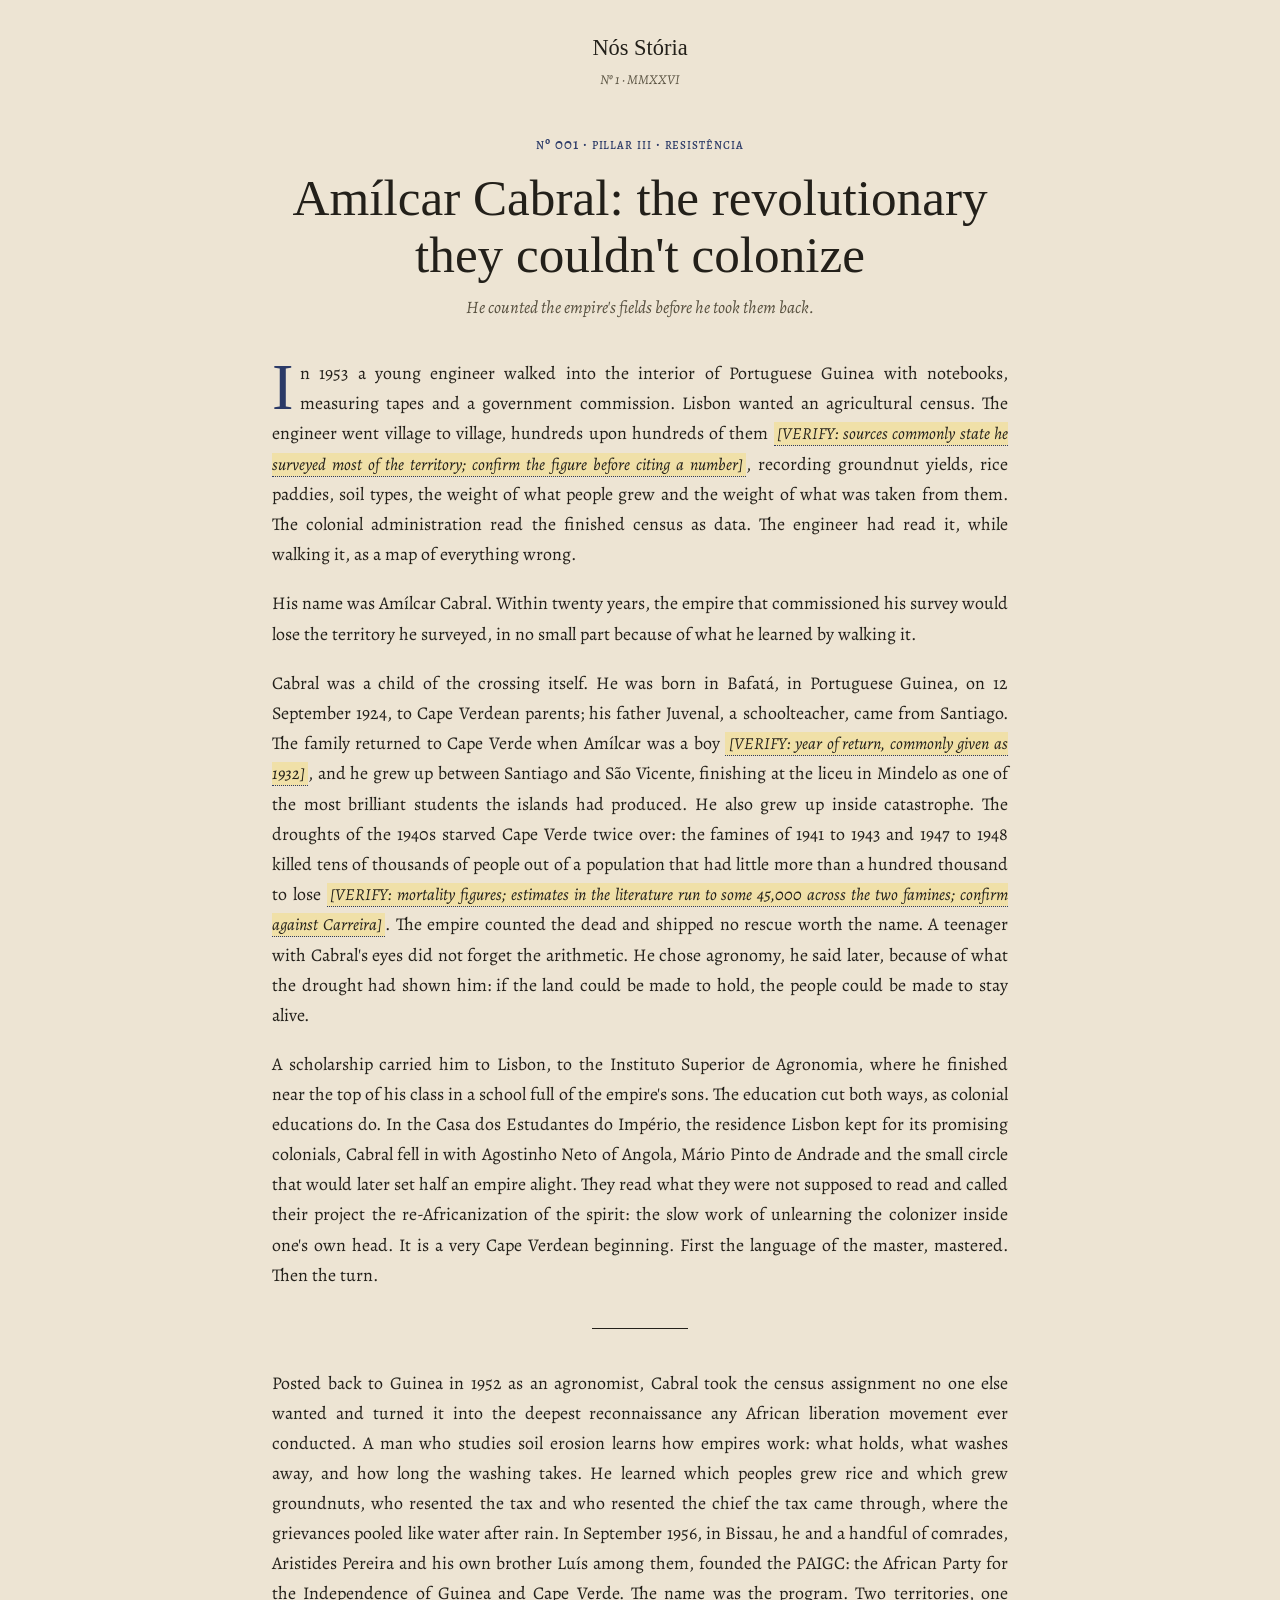
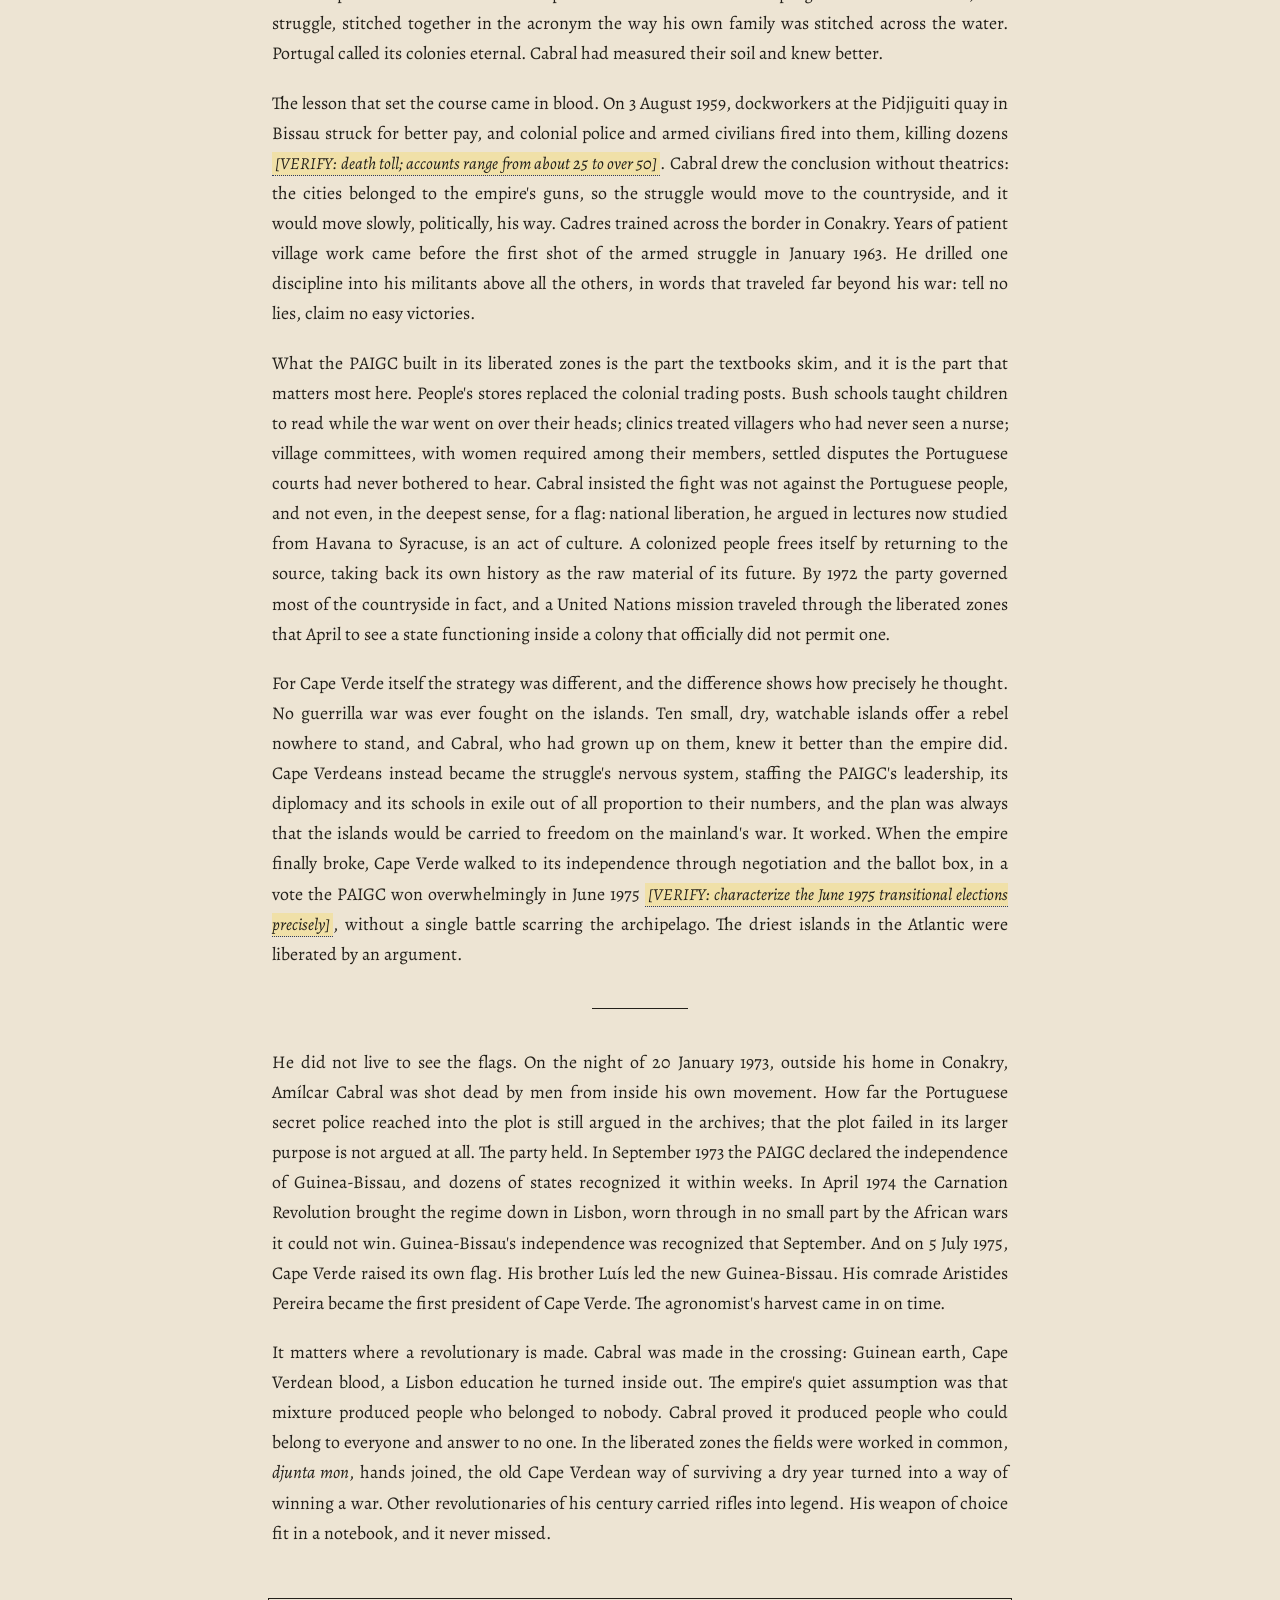
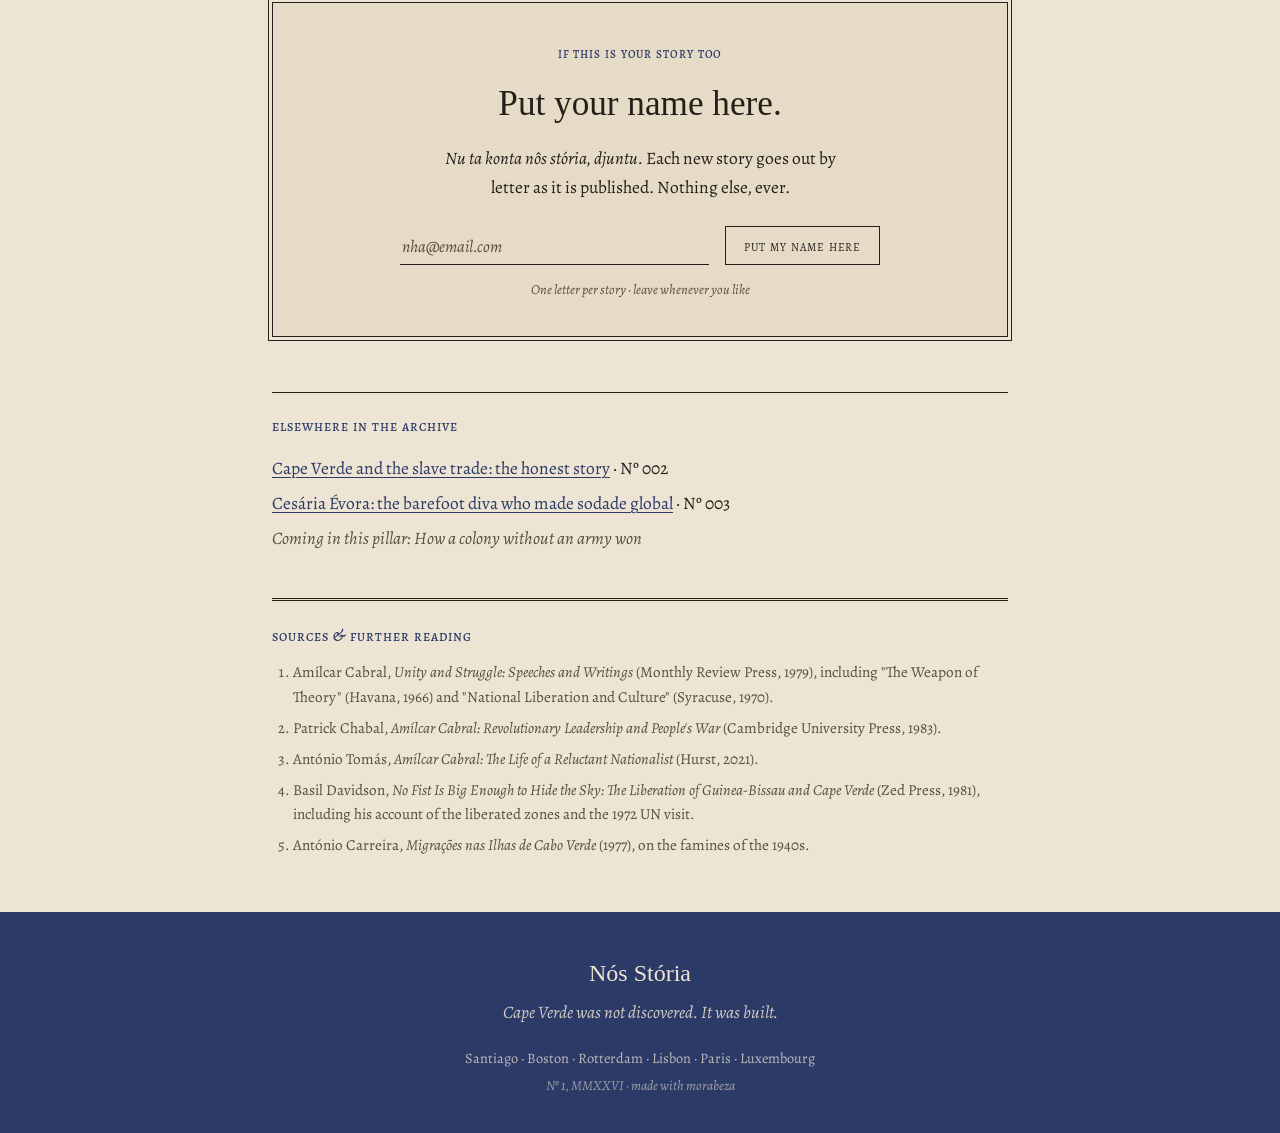
==== articles/amilcar-cabral.html @ 1b2297ae "Initial commit: Nós Stória static site The history and culture of Cape Verde — masthead, editor's le" ====
<!DOCTYPE html>
<html lang="en">
<head>
<meta charset="UTF-8">
<meta name="viewport" content="width=device-width, initial-scale=1.0">
<title>Amílcar Cabral: the revolutionary they couldn't colonize · Nós Stória</title>
<meta name="description" content="Amílcar Cabral biography: the Cape Verdean and Guinean agronomist who founded the PAIGC, out-thought the Portuguese empire, and wrote a theory of liberation the world still studies.">
<link rel="icon" href="data:image/svg+xml,%3Csvg xmlns='http://www.w3.org/2000/svg' viewBox='0 0 32 32'%3E%3Crect width='32' height='32' fill='%23EDE4D3'/%3E%3Crect x='6' y='13' width='20' height='6' fill='%232B3A67'/%3E%3C/svg%3E">
<link rel="preconnect" href="https://fonts.googleapis.com">
<link rel="preconnect" href="https://fonts.gstatic.com" crossorigin>
<link href="https://fonts.googleapis.com/css2?family=IM+Fell+English:ital@0;1&family=Alegreya:ital,wght@0,400;0,500;0,700;1,400;1,500&family=Alegreya+SC:wght@400;500&display=swap" rel="stylesheet">
<link rel="stylesheet" href="../styles.css">
</head>
<body>

<header class="crumb">
  <a href="../index.html">Nós Stória</a>
  <span class="issue">Nº 1 · MMXXVI</span>
</header>

<main class="article">
  <div class="article-head">
    <span class="sc">Nº 001 · Pillar III · Resistência</span>
    <h1>Amílcar Cabral: the revolutionary they couldn't colonize</h1>
    <p class="dek">He counted the empire's fields before he took them back.</p>
  </div>

  <div class="prose">
    <p>In 1953 a young engineer walked into the interior of Portuguese Guinea with notebooks, measuring tapes and a government commission. Lisbon wanted an agricultural census. The engineer went village to village, hundreds upon hundreds of them <mark class="verify">[VERIFY: sources commonly state he surveyed most of the territory; confirm the figure before citing a number]</mark>, recording groundnut yields, rice paddies, soil types, the weight of what people grew and the weight of what was taken from them. The colonial administration read the finished census as data. The engineer had read it, while walking it, as a map of everything wrong.</p>

    <p>His name was Amílcar Cabral. Within twenty years, the empire that commissioned his survey would lose the territory he surveyed, in no small part because of what he learned by walking it.</p>

    <p>Cabral was a child of the crossing itself. He was born in Bafatá, in Portuguese Guinea, on 12 September 1924, to Cape Verdean parents; his father Juvenal, a schoolteacher, came from Santiago. The family returned to Cape Verde when Amílcar was a boy <mark class="verify">[VERIFY: year of return, commonly given as 1932]</mark>, and he grew up between Santiago and São Vicente, finishing at the liceu in Mindelo as one of the most brilliant students the islands had produced. He also grew up inside catastrophe. The droughts of the 1940s starved Cape Verde twice over: the famines of 1941 to 1943 and 1947 to 1948 killed tens of thousands of people out of a population that had little more than a hundred thousand to lose <mark class="verify">[VERIFY: mortality figures; estimates in the literature run to some 45,000 across the two famines; confirm against Carreira]</mark>. The empire counted the dead and shipped no rescue worth the name. A teenager with Cabral's eyes did not forget the arithmetic. He chose agronomy, he said later, because of what the drought had shown him: if the land could be made to hold, the people could be made to stay alive.</p>

    <p>A scholarship carried him to Lisbon, to the Instituto Superior de Agronomia, where he finished near the top of his class in a school full of the empire's sons. The education cut both ways, as colonial educations do. In the Casa dos Estudantes do Império, the residence Lisbon kept for its promising colonials, Cabral fell in with Agostinho Neto of Angola, Mário Pinto de Andrade and the small circle that would later set half an empire alight. They read what they were not supposed to read and called their project the re-Africanization of the spirit: the slow work of unlearning the colonizer inside one's own head. It is a very Cape Verdean beginning. First the language of the master, mastered. Then the turn.</p>

    <hr class="sep">

    <p>Posted back to Guinea in 1952 as an agronomist, Cabral took the census assignment no one else wanted and turned it into the deepest reconnaissance any African liberation movement ever conducted. A man who studies soil erosion learns how empires work: what holds, what washes away, and how long the washing takes. He learned which peoples grew rice and which grew groundnuts, who resented the tax and who resented the chief the tax came through, where the grievances pooled like water after rain. In September 1956, in Bissau, he and a handful of comrades, Aristides Pereira and his own brother Luís among them, founded the PAIGC: the African Party for the Independence of Guinea and Cape Verde. The name was the program. Two territories, one struggle, stitched together in the acronym the way his own family was stitched across the water. Portugal called its colonies eternal. Cabral had measured their soil and knew better.</p>

    <p>The lesson that set the course came in blood. On 3 August 1959, dockworkers at the Pidjiguiti quay in Bissau struck for better pay, and colonial police and armed civilians fired into them, killing dozens <mark class="verify">[VERIFY: death toll; accounts range from about 25 to over 50]</mark>. Cabral drew the conclusion without theatrics: the cities belonged to the empire's guns, so the struggle would move to the countryside, and it would move slowly, politically, his way. Cadres trained across the border in Conakry. Years of patient village work came before the first shot of the armed struggle in January 1963. He drilled one discipline into his militants above all the others, in words that traveled far beyond his war: tell no lies, claim no easy victories.</p>

    <p>What the PAIGC built in its liberated zones is the part the textbooks skim, and it is the part that matters most here. People's stores replaced the colonial trading posts. Bush schools taught children to read while the war went on over their heads; clinics treated villagers who had never seen a nurse; village committees, with women required among their members, settled disputes the Portuguese courts had never bothered to hear. Cabral insisted the fight was not against the Portuguese people, and not even, in the deepest sense, for a flag: national liberation, he argued in lectures now studied from Havana to Syracuse, is an act of culture. A colonized people frees itself by returning to the source, taking back its own history as the raw material of its future. By 1972 the party governed most of the countryside in fact, and a United Nations mission traveled through the liberated zones that April to see a state functioning inside a colony that officially did not permit one.</p>

    <p>For Cape Verde itself the strategy was different, and the difference shows how precisely he thought. No guerrilla war was ever fought on the islands. Ten small, dry, watchable islands offer a rebel nowhere to stand, and Cabral, who had grown up on them, knew it better than the empire did. Cape Verdeans instead became the struggle's nervous system, staffing the PAIGC's leadership, its diplomacy and its schools in exile out of all proportion to their numbers, and the plan was always that the islands would be carried to freedom on the mainland's war. It worked. When the empire finally broke, Cape Verde walked to its independence through negotiation and the ballot box, in a vote the PAIGC won overwhelmingly in June 1975 <mark class="verify">[VERIFY: characterize the June 1975 transitional elections precisely]</mark>, without a single battle scarring the archipelago. The driest islands in the Atlantic were liberated by an argument.</p>

    <hr class="sep">

    <p>He did not live to see the flags. On the night of 20 January 1973, outside his home in Conakry, Amílcar Cabral was shot dead by men from inside his own movement. How far the Portuguese secret police reached into the plot is still argued in the archives; that the plot failed in its larger purpose is not argued at all. The party held. In September 1973 the PAIGC declared the independence of Guinea-Bissau, and dozens of states recognized it within weeks. In April 1974 the Carnation Revolution brought the regime down in Lisbon, worn through in no small part by the African wars it could not win. Guinea-Bissau's independence was recognized that September. And on 5 July 1975, Cape Verde raised its own flag. His brother Luís led the new Guinea-Bissau. His comrade Aristides Pereira became the first president of Cape Verde. The agronomist's harvest came in on time.</p>

    <p>It matters where a revolutionary is made. Cabral was made in the crossing: Guinean earth, Cape Verdean blood, a Lisbon education he turned inside out. The empire's quiet assumption was that mixture produced people who belonged to nobody. Cabral proved it produced people who could belong to everyone and answer to no one. In the liberated zones the fields were worked in common, <span class="kriolu">djunta mon</span>, hands joined, the old Cape Verdean way of surviving a dry year turned into a way of winning a war. Other revolutionaries of his century carried rifles into legend. His weapon of choice fit in a notebook, and it never missed.</p>
  </div>

  <section class="notice">
    <div class="notice-box">
      <span class="sc">if this is your story too</span>
      <h2>Put your name here.</h2>
      <p class="line"><span class="kriolu">Nu ta konta nôs stória, djuntu.</span> Each new story goes out by letter as it is published. Nothing else, ever.</p>
      <form class="join-form" id="join-form" novalidate>
        <input type="email" id="email" name="email" placeholder="nha@email.com" required autocomplete="email" aria-label="Your email address">
        <button type="submit">put my name here</button>
      </form>
      <p class="join-small" id="join-small">One letter per story · leave whenever you like</p>
      <div class="join-done" id="join-done" role="status" aria-live="polite">
        <p class="kriolu">Nu ta konta nôs stória, djuntu.</p>
        <p>You're in. The next story will find you.</p>
      </div>
    </div>
  </section>

  <section class="elsewhere">
    <h2>elsewhere in the archive</h2>
    <ul>
      <li><a href="cape-verde-slave-trade.html">Cape Verde and the slave trade: the honest story</a> · Nº 002</li>
      <li><a href="cesaria-evora.html">Cesária Évora: the barefoot diva who made sodade global</a> · Nº 003</li>
      <li><span class="coming">Coming in this pillar: How a colony without an army won</span></li>
    </ul>
  </section>

  <section class="sources">
    <h2>sources &amp; further reading</h2>
    <ol>
      <li>Amílcar Cabral, <em>Unity and Struggle: Speeches and Writings</em> (Monthly Review Press, 1979), including "The Weapon of Theory" (Havana, 1966) and "National Liberation and Culture" (Syracuse, 1970).</li>
      <li>Patrick Chabal, <em>Amílcar Cabral: Revolutionary Leadership and People's War</em> (Cambridge University Press, 1983).</li>
      <li>António Tomás, <em>Amílcar Cabral: The Life of a Reluctant Nationalist</em> (Hurst, 2021).</li>
      <li>Basil Davidson, <em>No Fist Is Big Enough to Hide the Sky: The Liberation of Guinea-Bissau and Cape Verde</em> (Zed Press, 1981), including his account of the liberated zones and the 1972 UN visit.</li>
      <li>António Carreira, <em>Migrações nas Ilhas de Cabo Verde</em> (1977), on the famines of the 1940s.</li>
    </ol>
  </section>
</main>

<footer class="colophon">
  <div class="page">
    <p class="mark"><a href="../index.html">Nós Stória</a></p>
    <p class="mandate">Cape Verde was not discovered. It was built.</p>
    <p class="cities">Santiago · Boston · Rotterdam · Lisbon · Paris · Luxembourg</p>
    <p class="fine">Nº 1, MMXXVI · made with morabeza</p>
  </div>
</footer>

<script>
  document.getElementById('join-form').addEventListener('submit', (ev) => {
    ev.preventDefault();
    const input = document.getElementById('email');
    if (!input.value || !input.checkValidity()) { input.focus(); return; }
    document.getElementById('join-form').style.display = 'none';
    document.getElementById('join-small').style.display = 'none';
    document.getElementById('join-done').style.display = 'block';
  });
</script>
</body>
</html>
---- styles.css ----
/* ============ NÓS STÓRIA · shared styles ============ */
:root{
  --paper:   #EDE4D3;
  --paper-2: #E6DBC6;
  --ink:     #23201A;
  --ink-2:   #57503F;
  --indigo:  #2B3A67;
  --gold:    #B78A2E;
  --rule:    #23201A;

  --fell: 'IM Fell English', 'Iowan Old Style', Georgia, serif;
  --serif: 'Alegreya', Georgia, 'Times New Roman', serif;
  --sc: 'Alegreya SC', 'Alegreya', Georgia, serif;
}

*,*::before,*::after{ box-sizing:border-box; margin:0; padding:0; }
html{ scroll-behavior:auto; }
body{
  background:var(--paper); color:var(--ink);
  font-family:var(--serif); font-size:1.09rem; line-height:1.62;
  -webkit-font-smoothing:antialiased; text-rendering:optimizeLegibility;
  font-feature-settings:"onum" 1, "liga" 1;
}
::selection{ background:var(--indigo); color:var(--paper); }
a{ color:var(--indigo); text-decoration:underline; text-underline-offset:3px; text-decoration-thickness:1px; }
a:hover{ text-decoration-thickness:2px; }
:focus-visible{ outline:2px solid var(--indigo); outline-offset:3px; }

.page{ width:min(64rem, 100% - 2.6rem); margin-inline:auto; }

.sc{
  font-family:var(--sc); font-weight:500; text-transform:lowercase;
  font-variant:small-caps; letter-spacing:.06em;
}

hr.rule{ border:0; border-top:1px solid var(--rule); }
hr.rule-double{ border:0; border-top:3px double var(--rule); }

/* ============ MASTHEAD ============ */
.masthead{ text-align:center; padding-top:2.6rem; }
.masthead .over{ font-size:.95rem; color:var(--ink-2); font-style:italic; }
.masthead h1{
  font-family:var(--fell); font-weight:400; letter-spacing:.015em;
  font-size:clamp(3.1rem, 11vw, 6.6rem); line-height:1; margin:.6rem 0 .9rem;
}
.masthead h1 a{ color:inherit; text-decoration:none; }
.dateline{ display:flex; align-items:center; gap:1rem; margin-top:1.1rem; }
.dateline .rule-part{ flex:1; border-top:1px solid var(--rule); }
.dateline .txt{ font-size:.92rem; white-space:nowrap; }
@media (max-width:720px){ .dateline .txt{ white-space:normal; text-align:center; } }

/* ============ THE WEAVE ============ */
.weave{ margin:1.1rem 0 0; }
.weave svg{ display:block; width:100%; height:34px; }
.weave-caption{
  display:flex; justify-content:space-between; gap:1rem; flex-wrap:wrap;
  font-size:.82rem; font-style:italic; color:var(--ink-2); padding-top:.45rem;
}

/* ============ LEAD / EDITOR'S LETTER ============ */
.lead{ padding:3.2rem 0 0; }
.standfirst{
  font-family:var(--fell); font-weight:400;
  font-size:clamp(1.7rem, 4.6vw, 2.9rem); line-height:1.18; max-width:24ch;
}
.standfirst i{ font-family:var(--fell); font-style:italic; }
.letter{ margin-top:2.1rem; column-count:2; column-gap:3.2rem; column-rule:1px solid rgba(35,32,26,.22); }
@media (max-width:760px){ .letter{ column-count:1; } }
.letter p{ margin-bottom:1.05rem; text-align:justify; hyphens:auto; }
.letter p:first-child::first-letter{
  font-family:var(--fell); float:left; font-size:3.4em; line-height:.86;
  padding:.04em .1em 0 0; color:var(--indigo);
}
.kriolu{ font-style:italic; }
.signoff{ margin-top:.4rem; text-align:right; font-style:italic; color:var(--ink-2); }

.footline{
  margin-top:2.4rem; padding-top:.8rem; border-top:1px solid var(--rule);
  font-size:.9rem; color:var(--ink-2);
  display:flex; flex-wrap:wrap; gap:.4rem 2rem;
}
.footline b{ color:var(--ink); font-weight:700; }

/* ============ LEAD STORY (front page excerpt) ============ */
.leadstory{ padding:3rem 0 0; }
.leadstory .kick{ color:var(--indigo); }
.leadstory h2{ font-family:var(--fell); font-weight:400; font-size:clamp(1.8rem, 4.4vw, 2.7rem); line-height:1.15; margin:.5rem 0 .4rem; }
.leadstory h2 a{ color:inherit; text-decoration:none; }
.leadstory h2 a:hover{ color:var(--indigo); }
.leadstory .dek{ font-style:italic; color:var(--ink-2); margin-bottom:1.3rem; }
.leadstory .excerpt{ column-count:2; column-gap:3.2rem; column-rule:1px solid rgba(35,32,26,.22); }
@media (max-width:760px){ .leadstory .excerpt{ column-count:1; } }
.leadstory .excerpt p{ margin-bottom:1.05rem; text-align:justify; hyphens:auto; }
.leadstory .more{ margin-top:.4rem; }

/* ============ EPIGRAPH ============ */
.epigraph{ text-align:center; padding:3.4rem 0; }
.epigraph .sc{ color:var(--indigo); font-size:.95rem; }
.epigraph p{
  font-style:italic; font-size:clamp(1.25rem, 2.6vw, 1.6rem); line-height:1.5;
  max-width:36ch; margin:.7rem auto 0;
}
.epigraph p b{ font-weight:500; color:var(--indigo); }

/* ============ CONTENTS ============ */
.contents{ padding:2.6rem 0 1rem; }
.contents-head{ display:flex; align-items:baseline; justify-content:space-between; gap:1rem; flex-wrap:wrap; margin-bottom:.4rem; }
.contents-head h2{ font-family:var(--fell); font-weight:400; font-size:clamp(1.9rem, 4vw, 2.6rem); }
.contents-head .note{ font-style:italic; color:var(--ink-2); font-size:.95rem; }
.toc{ margin-top:1.6rem; display:grid; grid-template-columns:1fr 1fr; gap:2.2rem 3.4rem; }
@media (max-width:820px){ .toc{ grid-template-columns:1fr; } }
.pillar h3{
  font-weight:400; font-size:1.06rem; padding-bottom:.45rem; border-bottom:1px solid var(--rule);
  display:flex; justify-content:space-between; gap:1rem; align-items:baseline;
}
.pillar h3 .sc{ color:var(--indigo); }
.pillar h3 .sub{ font-style:italic; color:var(--ink-2); font-size:.92rem; }
.pillar ol{ list-style:none; margin-top:.7rem; }
.pillar li{ display:flex; align-items:baseline; gap:.55rem; padding:.28rem 0; font-size:.99rem; }
.pillar li .t{ max-width:75%; }
.pillar li .leader{ flex:1; border-bottom:1px dotted rgba(35,32,26,.5); transform:translateY(-4px); min-width:1.2rem; }
.pillar li .s{ font-style:italic; color:var(--ink-2); font-size:.88rem; white-space:nowrap; }
.pillar li.published .s{ font-family:var(--sc); font-style:normal; font-variant:small-caps; text-transform:lowercase; letter-spacing:.06em; color:var(--indigo); }
.toc-footnote{ margin-top:1.8rem; font-size:.88rem; font-style:italic; color:var(--ink-2); }

/* ============ NOTICE (the invitation) ============ */
.notice{ margin:3.4rem 0; }
.notice-box{
  border:1px solid var(--rule); outline:1px solid var(--rule); outline-offset:3px;
  background:var(--paper-2); padding:2.2rem clamp(1.2rem, 4vw, 3rem); text-align:center;
}
.notice-box .sc{ color:var(--indigo); font-size:.95rem; }
.notice-box h2{ font-family:var(--fell); font-weight:400; font-size:clamp(1.6rem, 3.6vw, 2.2rem); margin-top:.5rem; }
.notice-box .line{ margin:.8rem auto 0; max-width:46ch; }
.join-form{
  margin:1.6rem auto 0; max-width:30rem;
  display:flex; gap:1rem; align-items:flex-end; flex-wrap:wrap; justify-content:center;
}
.join-form input{
  flex:1 1 15rem; font-family:var(--serif); font-style:italic; font-size:1.05rem;
  background:transparent; border:0; border-bottom:1px solid var(--ink);
  padding:.35rem .1rem; color:var(--ink); border-radius:0;
}
.join-form input::placeholder{ color:var(--ink-2); }
.join-form button{
  font-family:var(--sc); font-variant:small-caps; text-transform:lowercase; letter-spacing:.06em;
  font-size:1rem; background:transparent; color:var(--ink);
  border:1px solid var(--ink); padding:.45rem 1.1rem; cursor:pointer; border-radius:0;
  transition:color .15s, border-color .15s;
}
.join-form button:hover{ color:var(--indigo); border-color:var(--indigo); }
.join-small{ margin-top:.9rem; font-size:.85rem; font-style:italic; color:var(--ink-2); }
.join-done{ display:none; margin-top:1.4rem; }
.join-done .kriolu{ font-size:1.15rem; color:var(--indigo); }
.join-done p+p{ margin-top:.3rem; }

/* ============ ARTICLE PAGES ============ */
.crumb{ text-align:center; padding-top:1.9rem; }
.crumb a{ font-family:var(--fell); font-size:1.4rem; text-decoration:none; color:var(--ink); }
.crumb a:hover{ color:var(--indigo); }
.crumb .issue{ display:block; font-family:var(--serif); font-style:italic; font-size:.85rem; color:var(--ink-2); margin-top:.15rem; }

.article{ width:min(46rem, 100% - 2.6rem); margin-inline:auto; padding-top:2.4rem; }
.article-head{ text-align:center; margin-bottom:2.3rem; }
.article-head .sc{ color:var(--indigo); font-size:.95rem; }
.article-head h1{
  font-family:var(--fell); font-weight:400;
  font-size:clamp(2rem, 6vw, 3.2rem); line-height:1.12; margin:.7rem 0 .6rem;
}
.article-head .dek{ font-style:italic; color:var(--ink-2); max-width:36rem; margin-inline:auto; }

.prose{ font-size:1.12rem; line-height:1.68; }
.prose p{ margin-bottom:1.2rem; text-align:justify; hyphens:auto; }
.prose > p:first-child::first-letter{
  font-family:var(--fell); float:left; font-size:3.6em; line-height:.85;
  padding:.04em .1em 0 0; color:var(--indigo);
}
.sep{ margin:2.4rem auto; width:6rem; border:0; border-top:1px solid var(--rule); }

mark.verify{
  background:#F0E0A8; color:var(--ink); font-style:italic; font-size:.94em;
  padding:0 .2em; border-bottom:1px dotted var(--indigo);
}

.elsewhere{ margin-top:3rem; padding-top:1.2rem; border-top:1px solid var(--rule); }
.elsewhere h2, .sources h2{
  font-family:var(--sc); font-weight:500; font-variant:small-caps; text-transform:lowercase;
  letter-spacing:.06em; font-size:1.05rem; color:var(--indigo); margin-bottom:.7rem;
}
.elsewhere ul{ list-style:none; }
.elsewhere li{ padding:.22rem 0; }
.elsewhere .coming{ font-style:italic; color:var(--ink-2); }

.sources{ margin-top:2.6rem; padding-top:1.3rem; border-top:3px double var(--rule); }
.sources ol{ padding-left:1.3rem; }
.sources li{ font-size:.95rem; color:var(--ink-2); margin:.4rem 0; }

/* ============ COLOPHON ============ */
.colophon{ background:var(--indigo); color:var(--paper); padding:2.6rem 0 2.2rem; margin-top:3.4rem; }
.colophon .page{ text-align:center; }
.colophon .mark{ font-family:var(--fell); font-size:1.5rem; }
.colophon .mark a{ color:inherit; text-decoration:none; }
.colophon .mandate{ font-style:italic; margin-top:.3rem; opacity:.85; }
.colophon .cities{ margin-top:1.3rem; font-size:.9rem; opacity:.75; }
.colophon .fine{ margin-top:.35rem; font-size:.85rem; font-style:italic; opacity:.6; }

@media (prefers-reduced-motion: reduce){
  *{ transition-duration:.01ms !important; animation:none !important; }
}
@media print{
  .colophon{ background:none; color:var(--ink); }
  .join-form, .join-small{ display:none; }
}
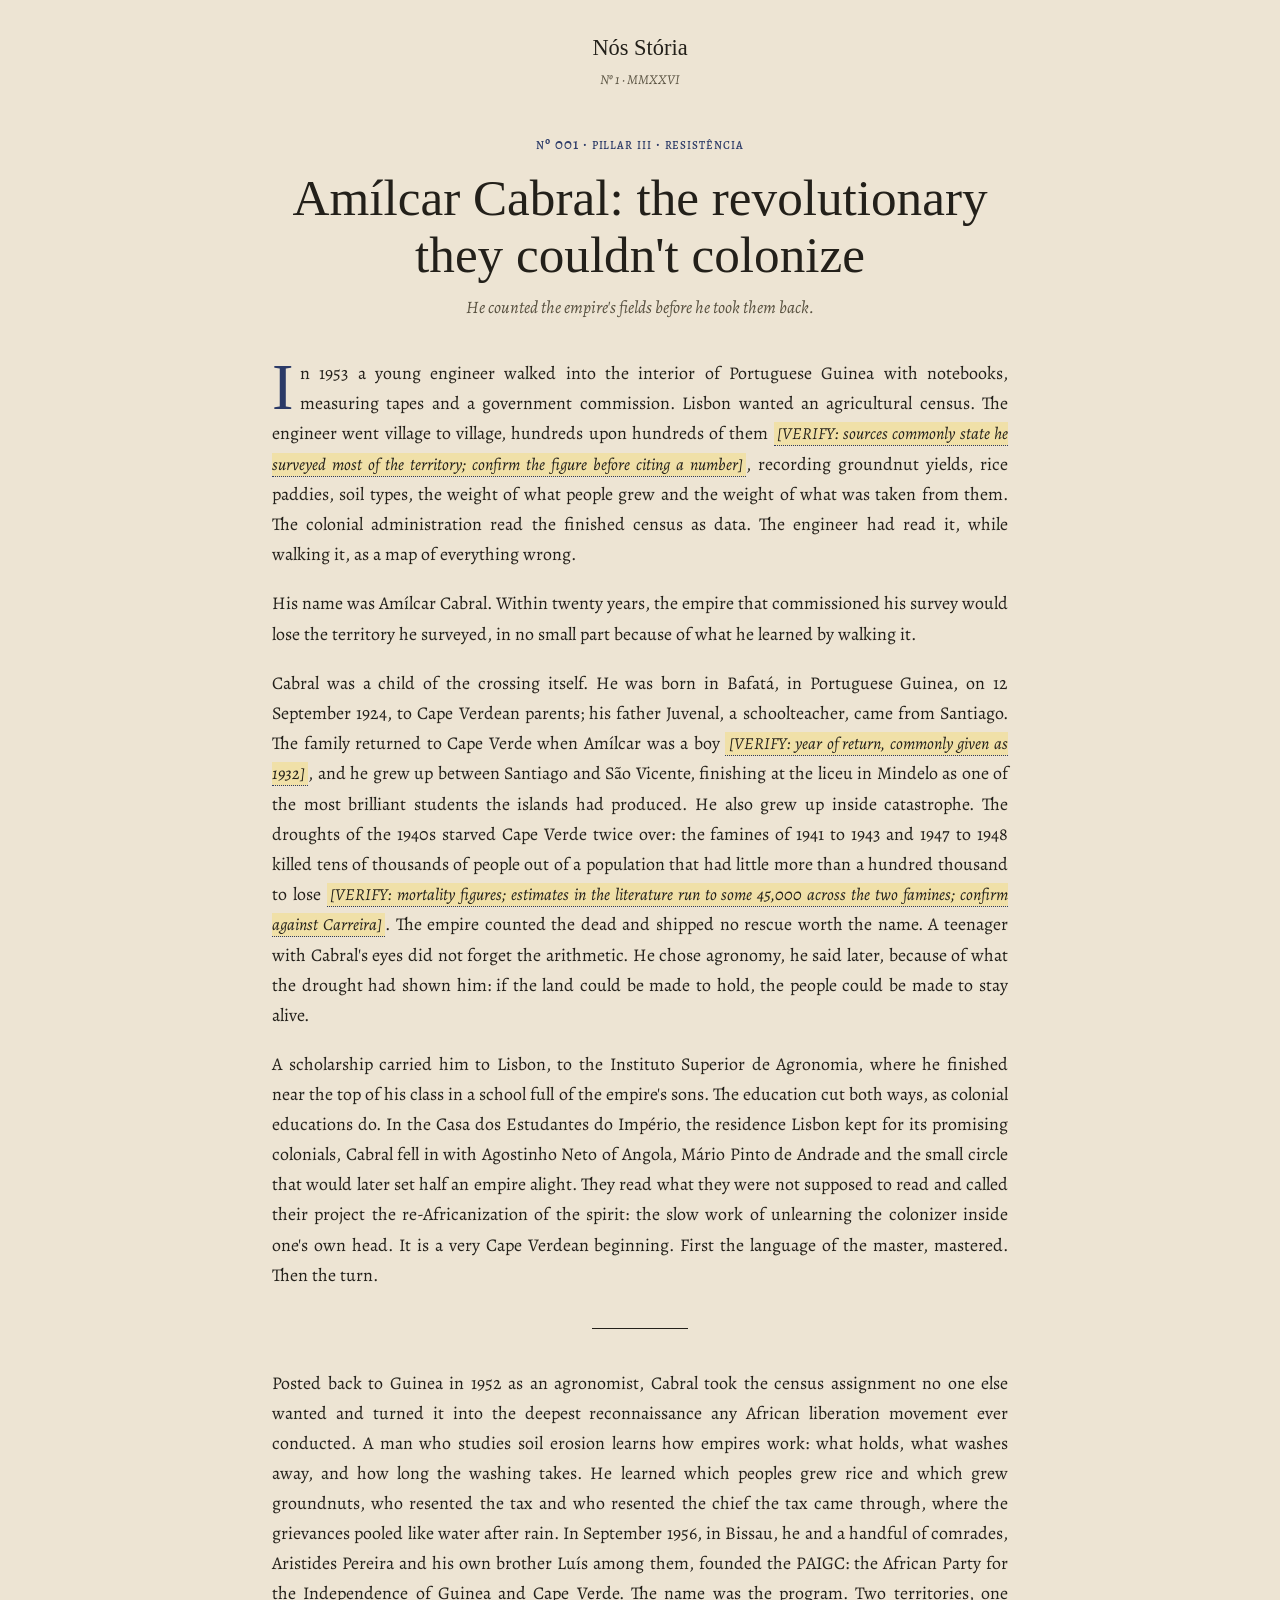
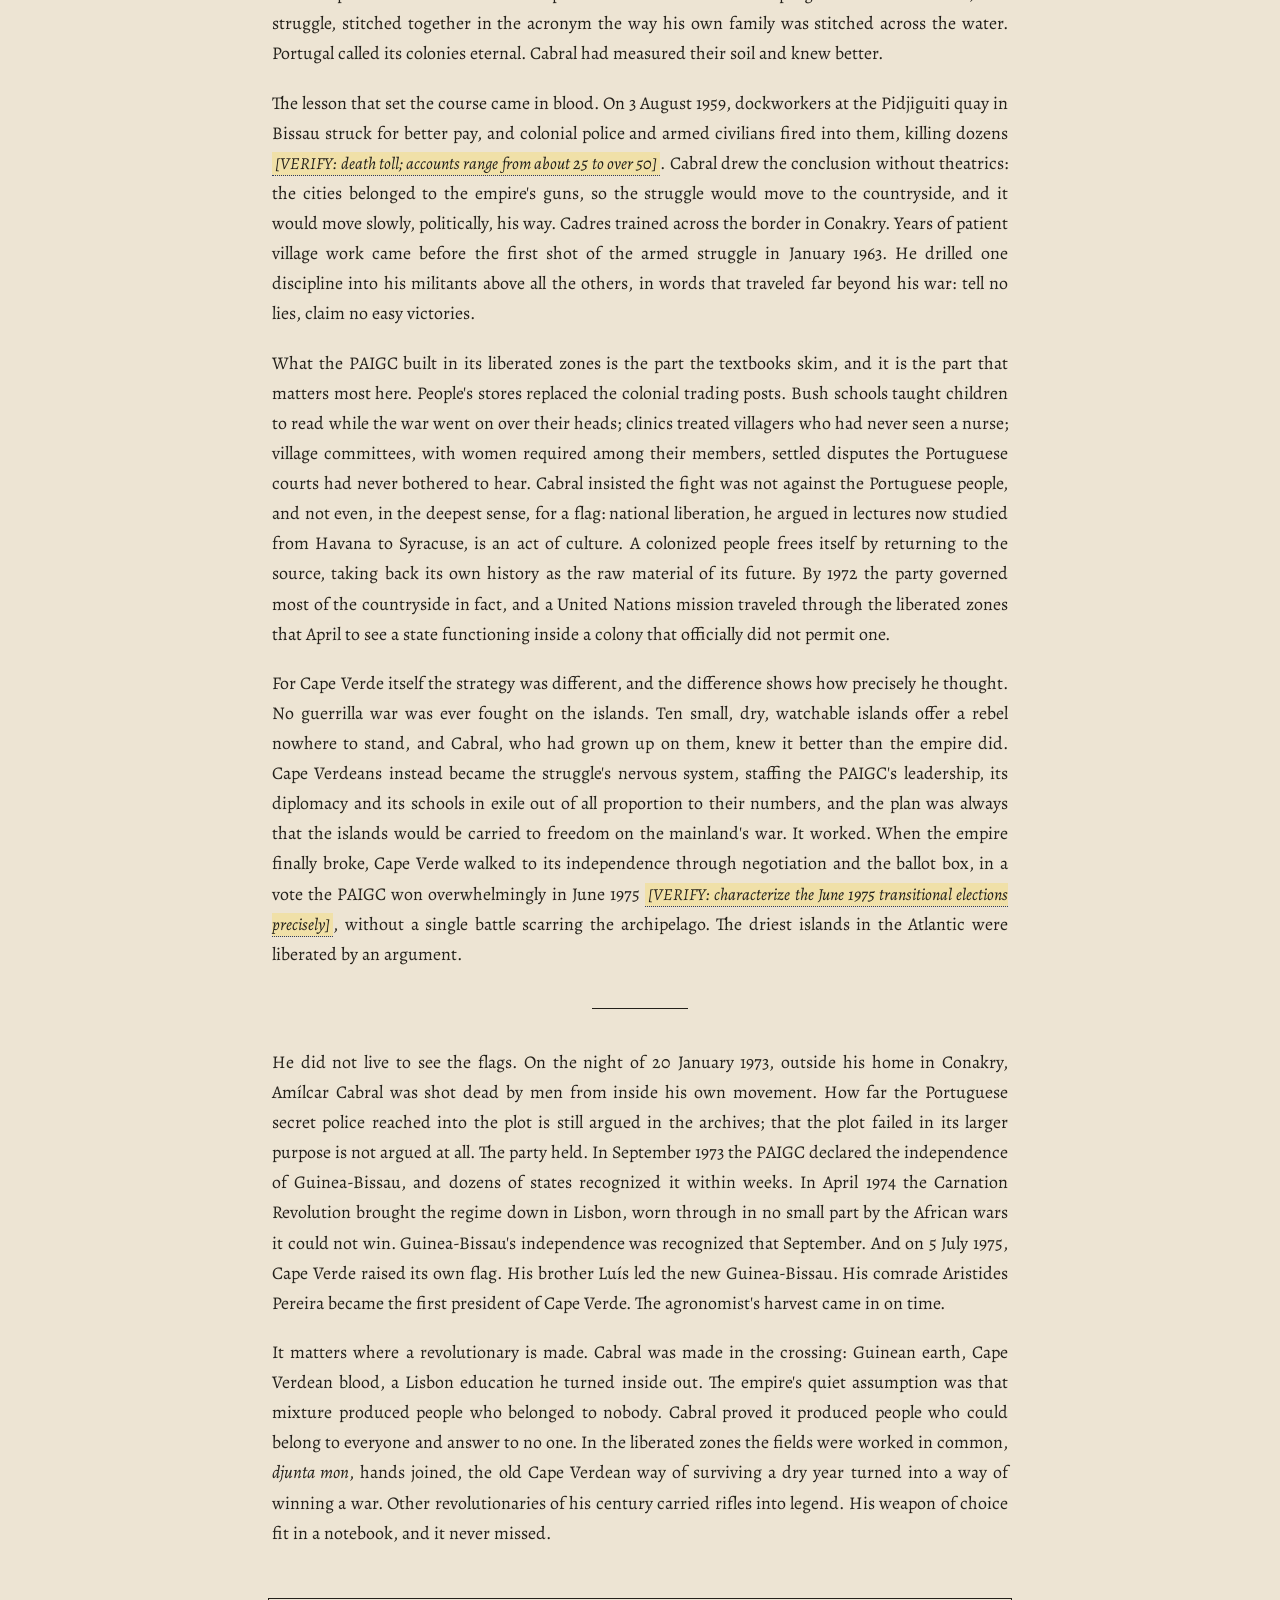
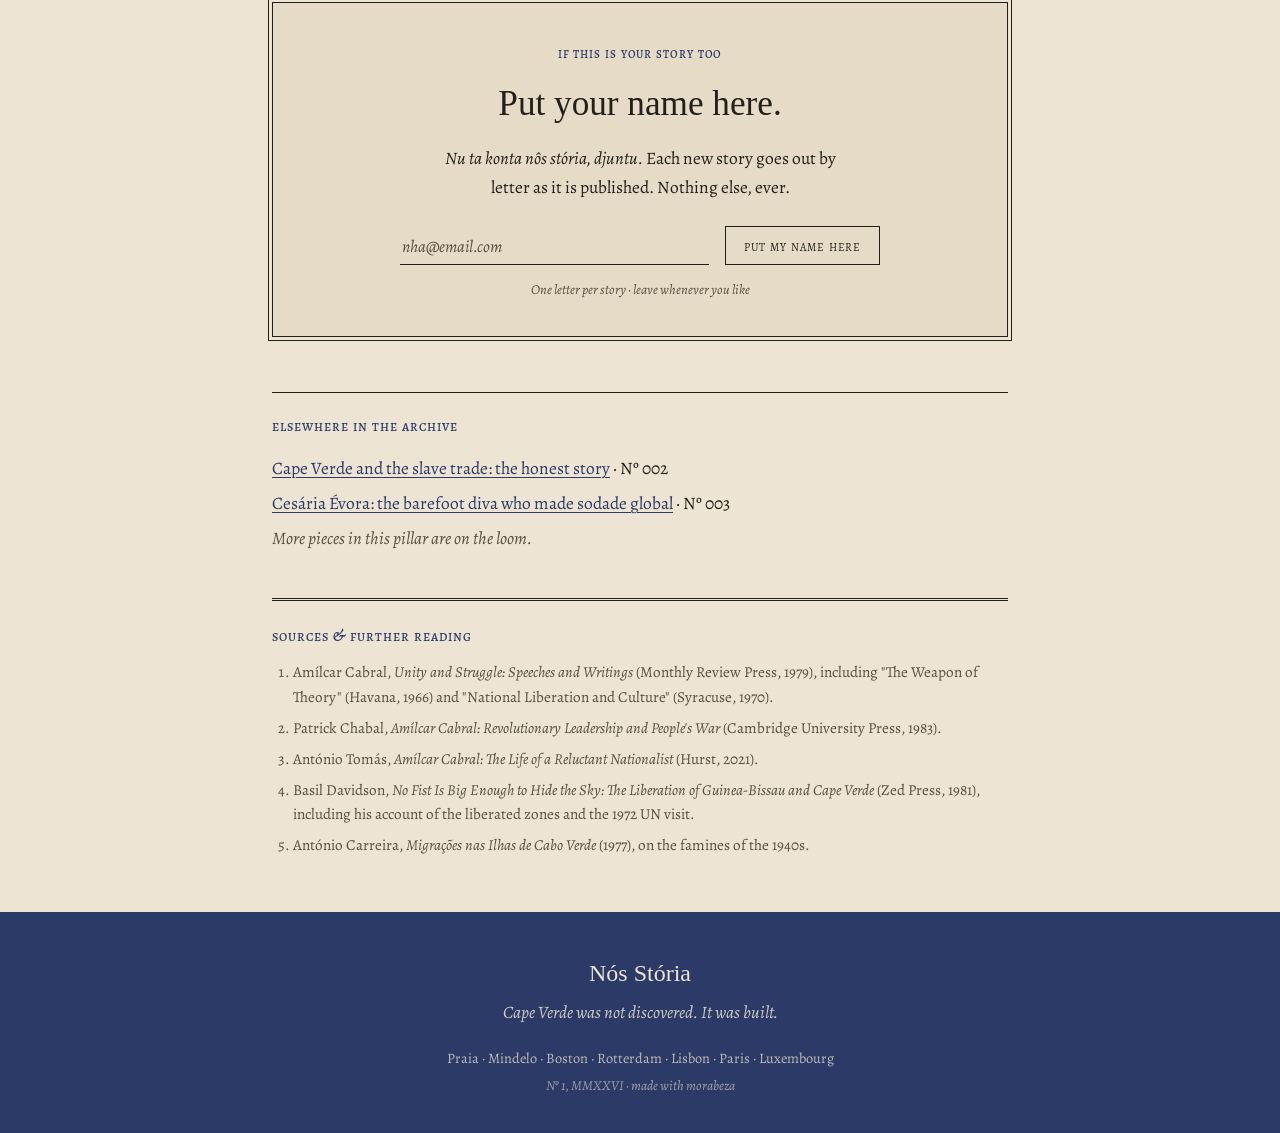
==== commit e6a48ba0: "Update site content: refreshed index, styles, and all three articles Replaces index.html, styles.css" ====
--- a/articles/amilcar-cabral.html
+++ b/articles/amilcar-cabral.html
@@ -73,7 +73,7 @@
     <ul>
       <li><a href="cape-verde-slave-trade.html">Cape Verde and the slave trade: the honest story</a> · Nº 002</li>
       <li><a href="cesaria-evora.html">Cesária Évora: the barefoot diva who made sodade global</a> · Nº 003</li>
-      <li><span class="coming">Coming in this pillar: How a colony without an army won</span></li>
+      <li><span class="coming">More pieces in this pillar are on the loom.</span></li>
     </ul>
   </section>
 
@@ -93,7 +93,7 @@
   <div class="page">
     <p class="mark"><a href="../index.html">Nós Stória</a></p>
     <p class="mandate">Cape Verde was not discovered. It was built.</p>
-    <p class="cities">Santiago · Boston · Rotterdam · Lisbon · Paris · Luxembourg</p>
+    <p class="cities">Praia · Mindelo · Boston · Rotterdam · Lisbon · Paris · Luxembourg</p>
     <p class="fine">Nº 1, MMXXVI · made with morabeza</p>
   </div>
 </footer>
--- a/styles.css
+++ b/styles.css
@@ -122,6 +122,8 @@
 .pillar li .s{ font-style:italic; color:var(--ink-2); font-size:.88rem; white-space:nowrap; }
 .pillar li.published .s{ font-family:var(--sc); font-style:normal; font-variant:small-caps; text-transform:lowercase; letter-spacing:.06em; color:var(--indigo); }
 .toc-footnote{ margin-top:1.8rem; font-size:.88rem; font-style:italic; color:var(--ink-2); }
+.pillar li.blind .t{ filter:blur(3.5px); opacity:.55; user-select:none; font-style:italic; }
+.pillar li.blind .s{ opacity:.75; }
 
 /* ============ NOTICE (the invitation) ============ */
 .notice{ margin:3.4rem 0; }
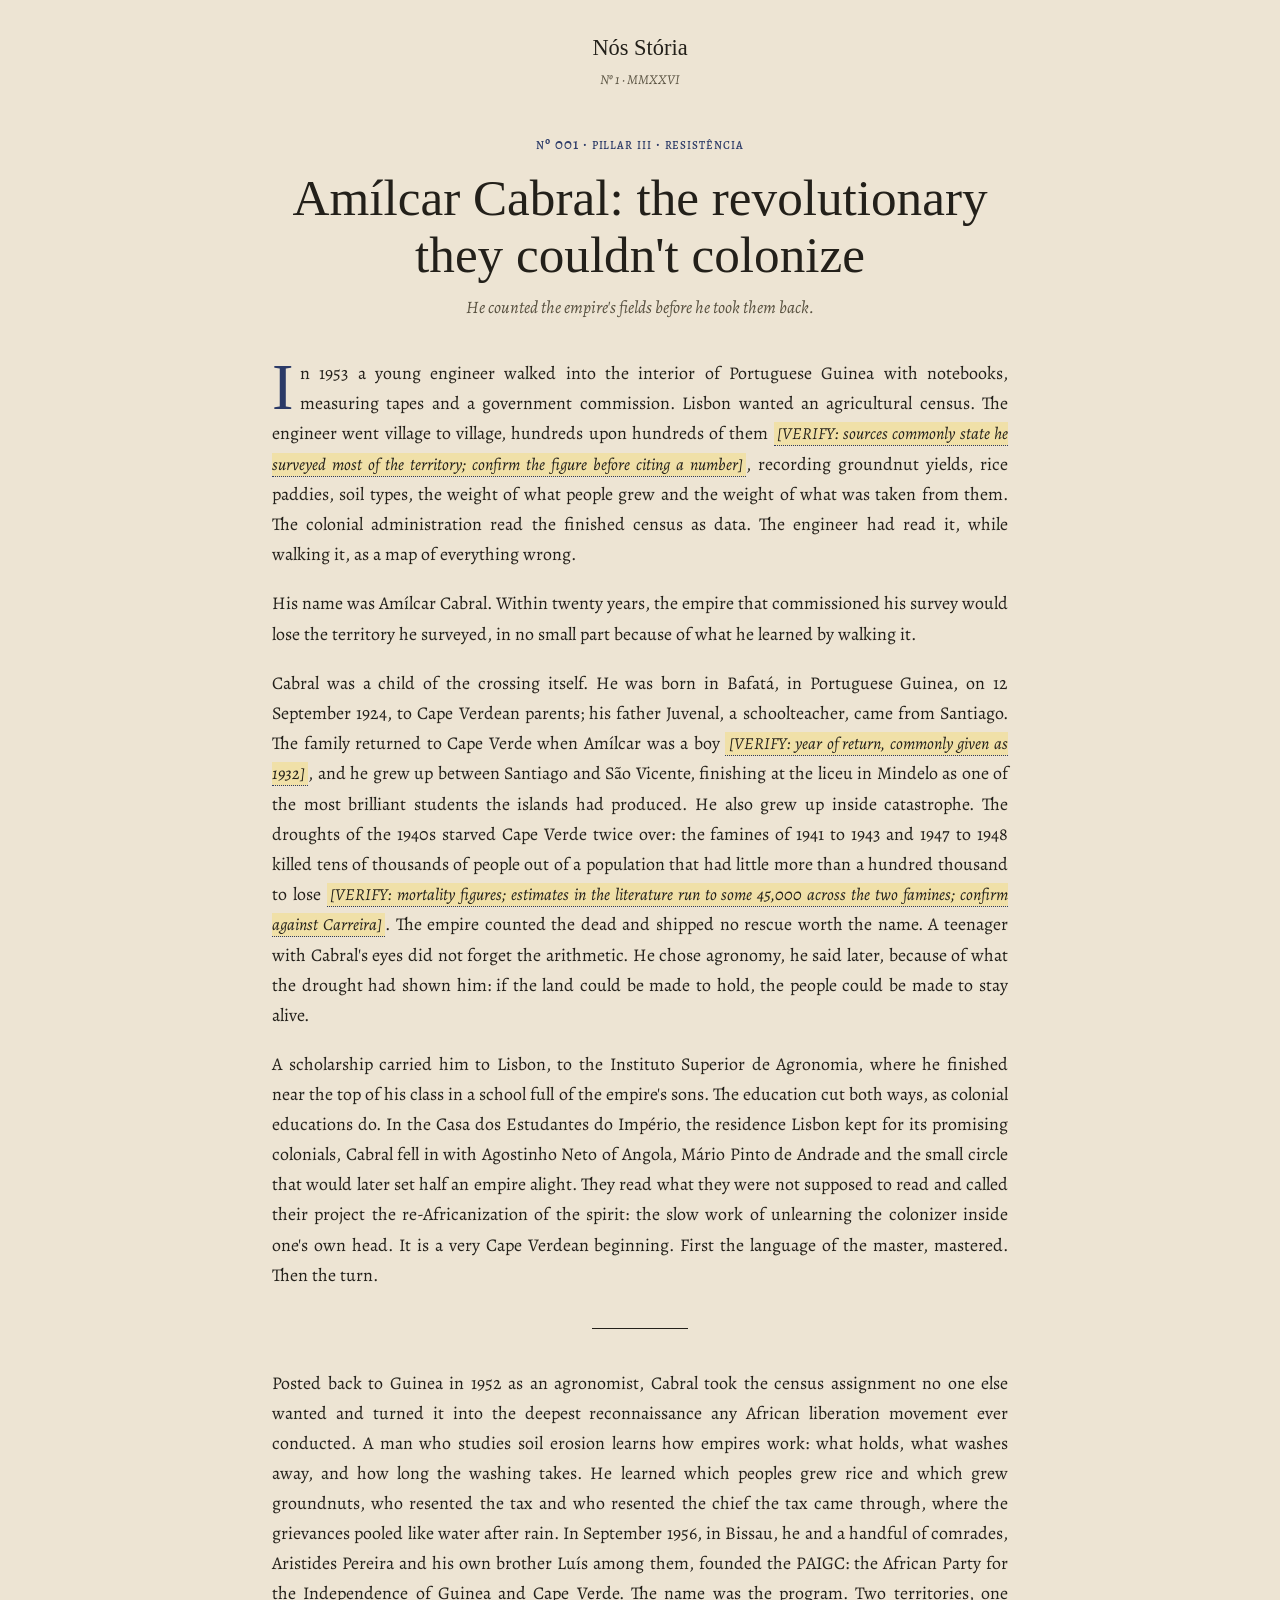
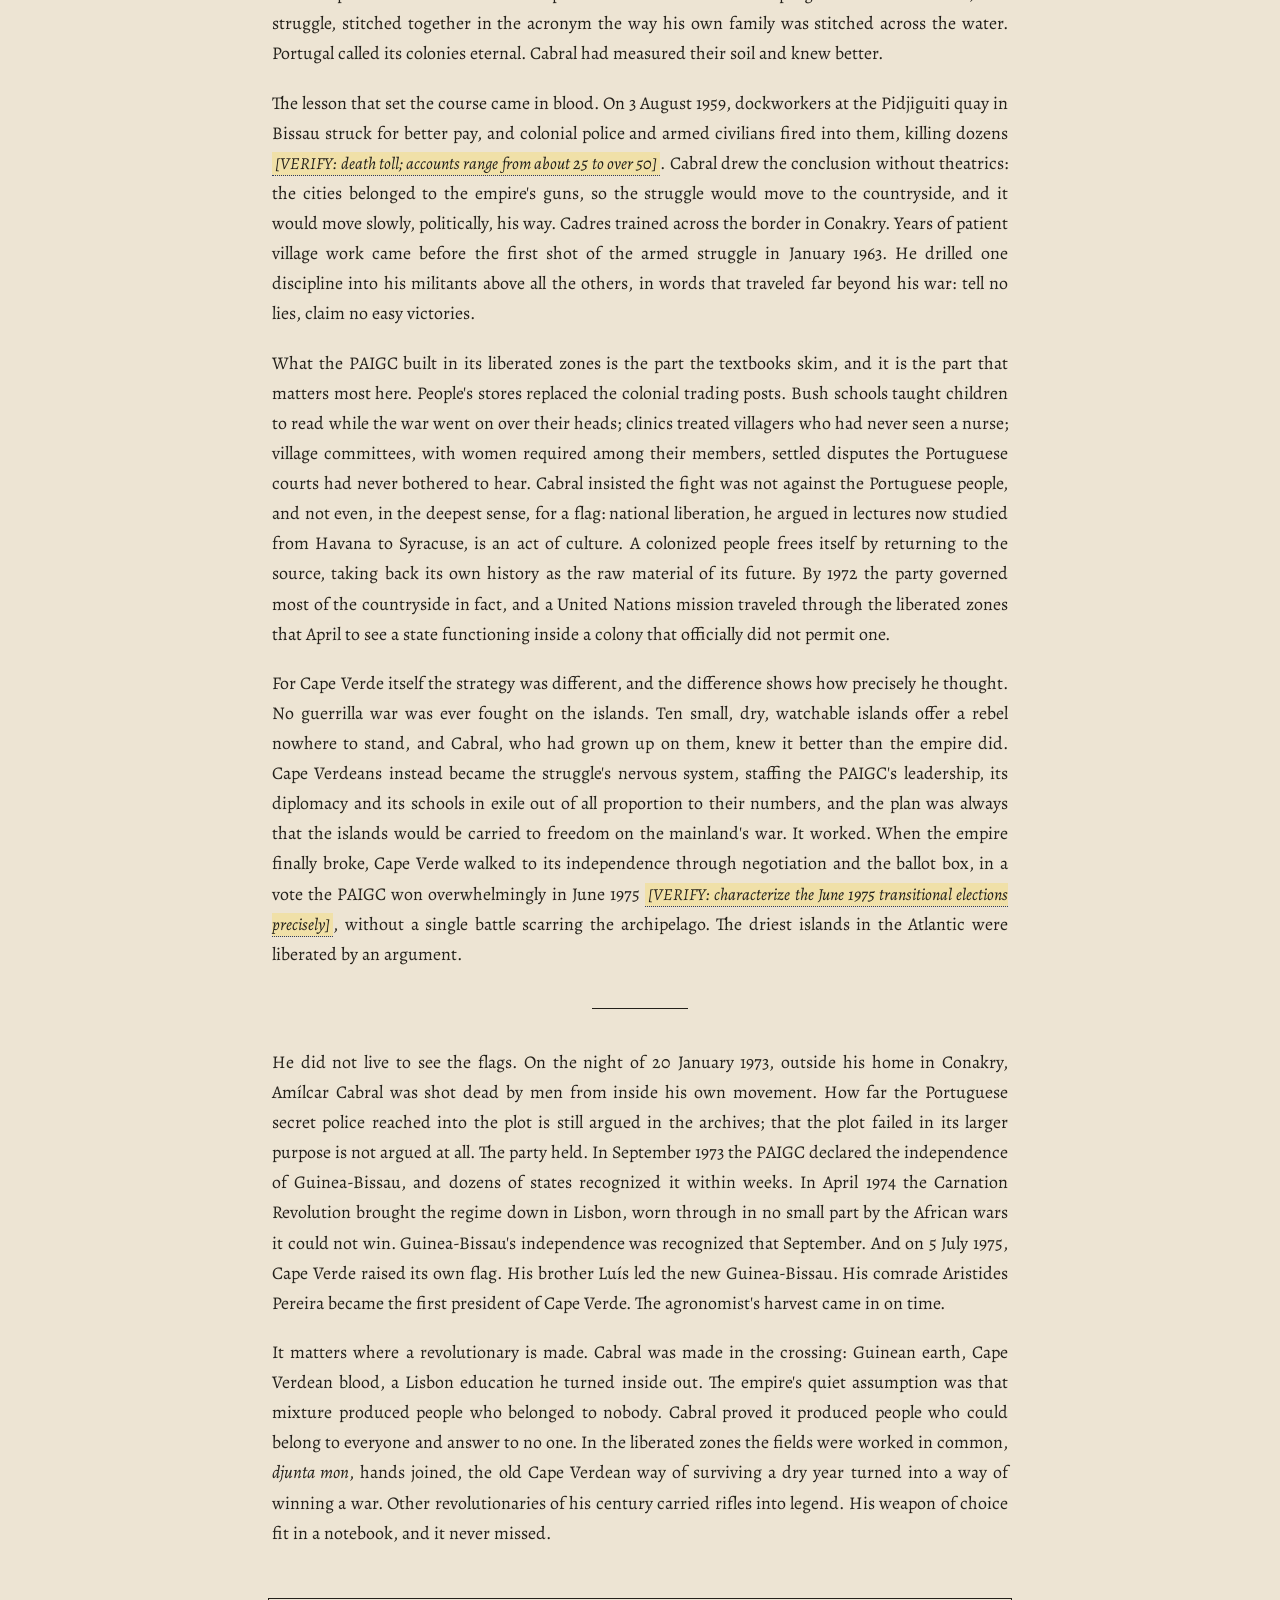
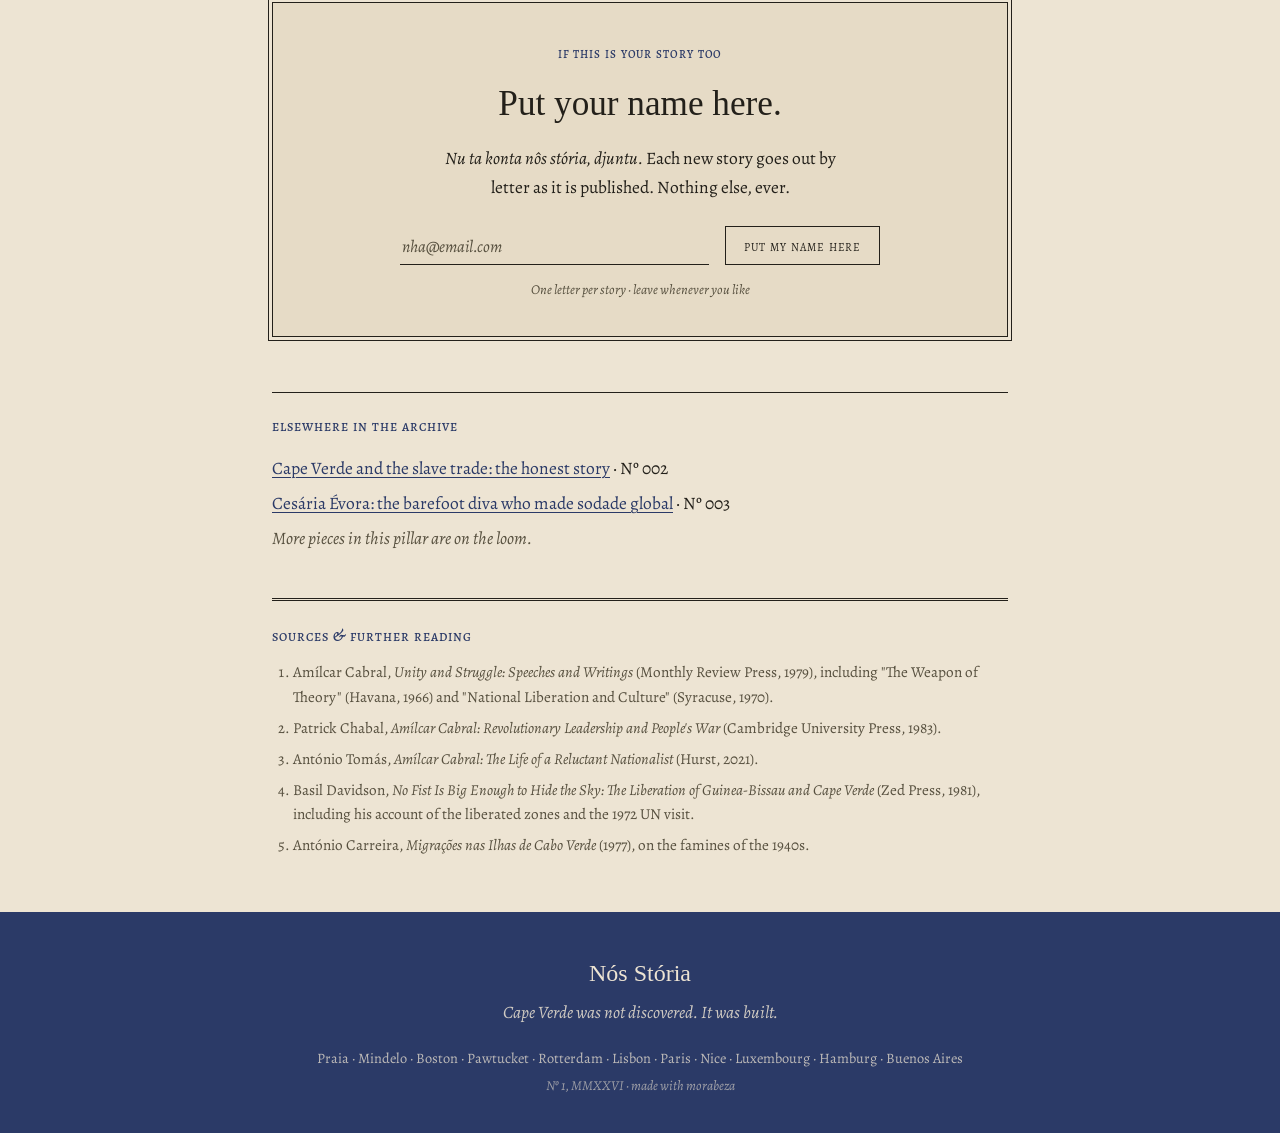
==== commit d022bf48: "Update site content from nosstoriasite_4 Refreshes index.html and the three articles/ pages.  Co-Aut" ====
--- a/articles/amilcar-cabral.html
+++ b/articles/amilcar-cabral.html
@@ -93,7 +93,7 @@
   <div class="page">
     <p class="mark"><a href="../index.html">Nós Stória</a></p>
     <p class="mandate">Cape Verde was not discovered. It was built.</p>
-    <p class="cities">Praia · Mindelo · Boston · Rotterdam · Lisbon · Paris · Luxembourg</p>
+    <p class="cities">Praia · Mindelo · Boston · Pawtucket · Rotterdam · Lisbon · Paris · Nice · Luxembourg · Hamburg · Buenos Aires</p>
     <p class="fine">Nº 1, MMXXVI · made with morabeza</p>
   </div>
 </footer>
